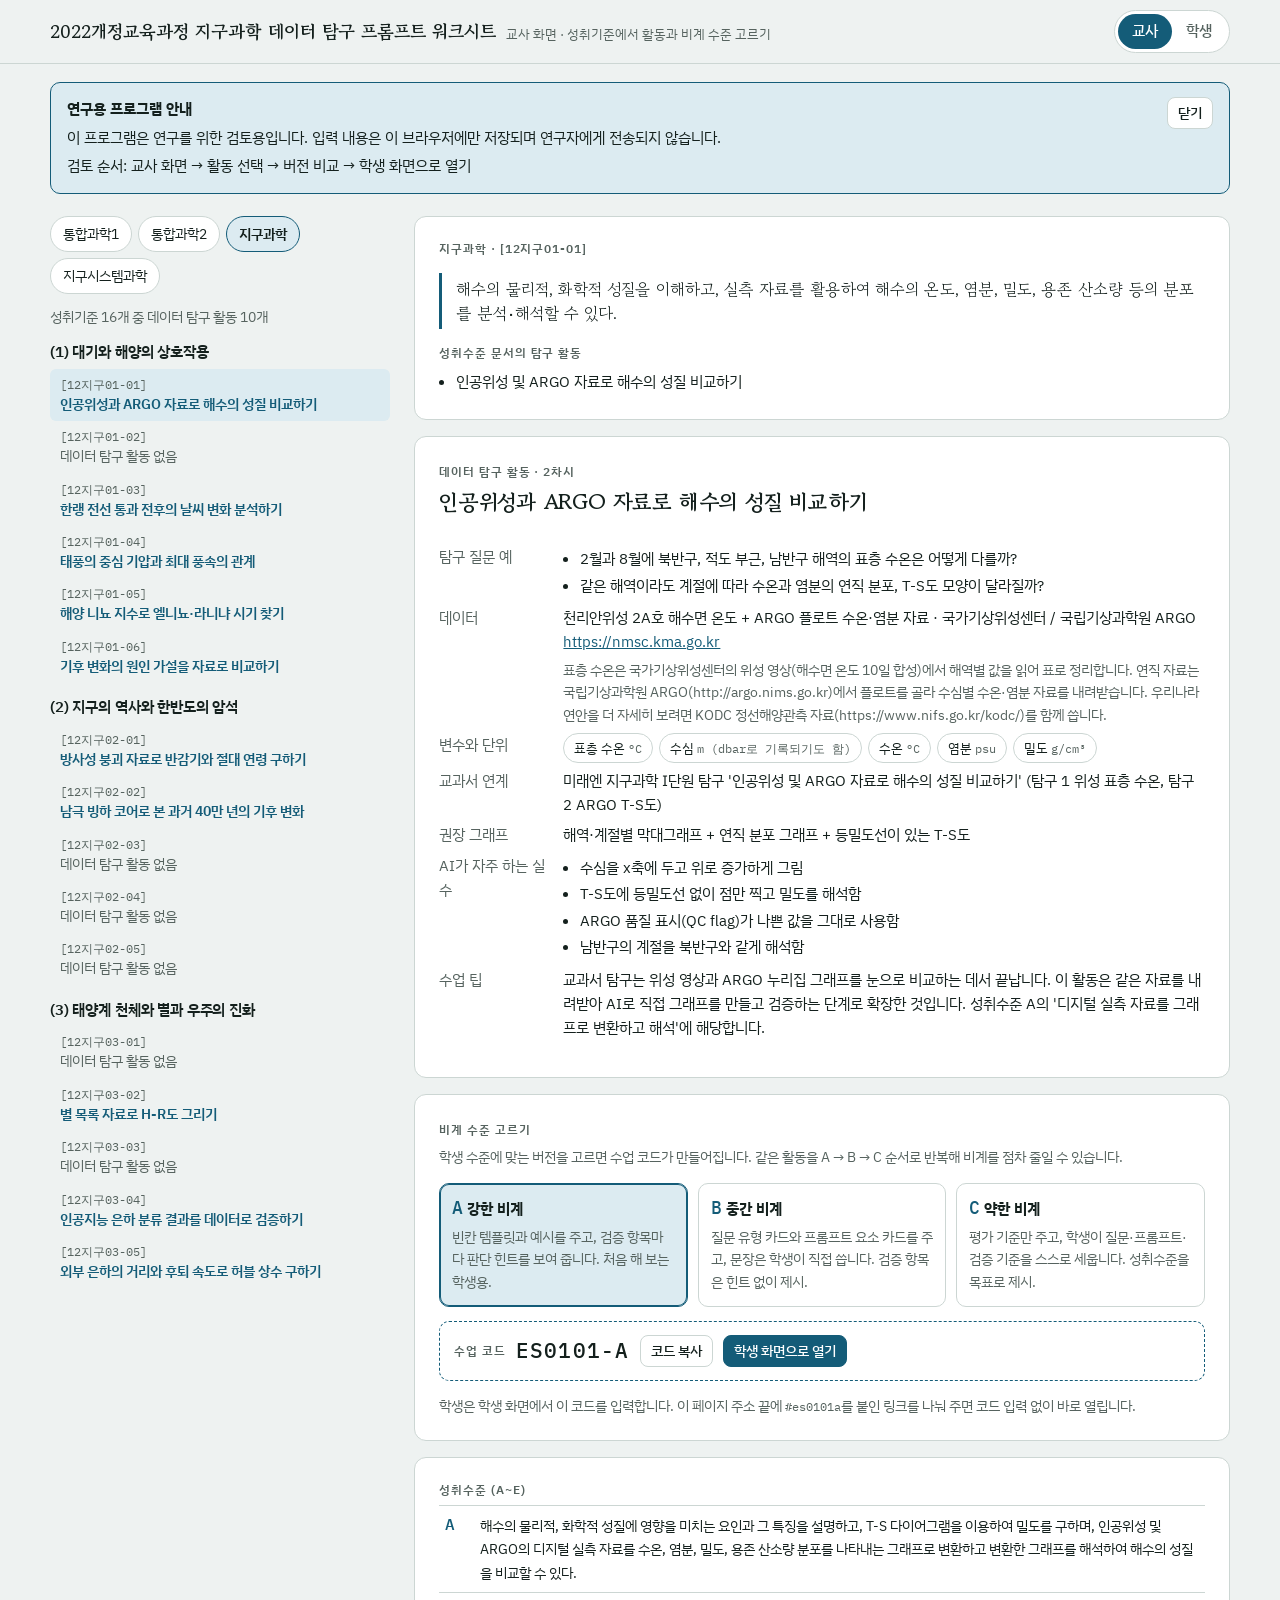
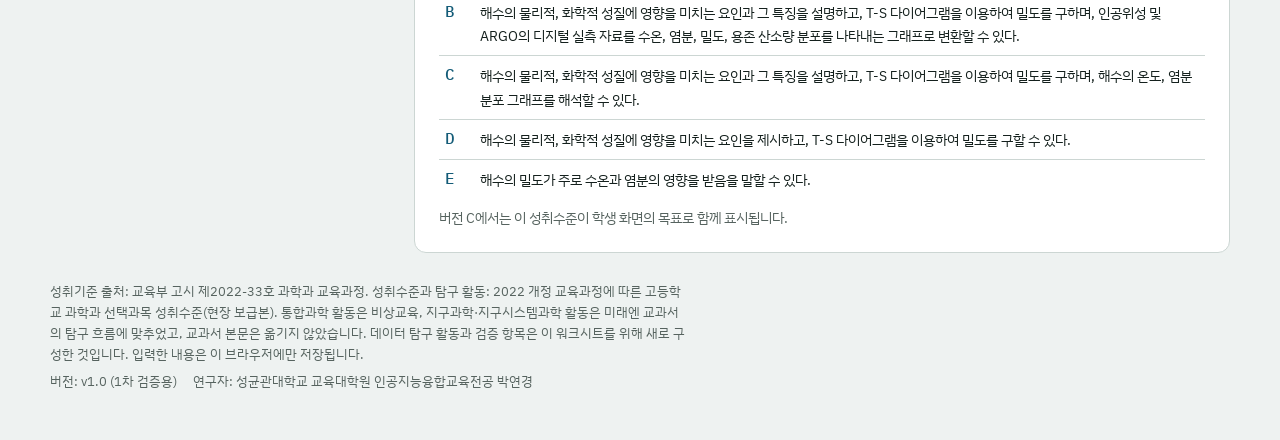
==== index.html @ ae951f35 "Publish static worksheet website Co-authored-by: Copilot <223556219+Copilot@users.noreply.github.com" ====
<!doctype html>
<html lang="ko">
<head>
  <meta charset="utf-8">
  <meta name="viewport" content="width=device-width, initial-scale=1, viewport-fit=cover">
  <meta name="description" content="2022 개정 교육과정에 맞춘 지구과학 데이터 탐구와 비판적 검증을 위한 워크시트입니다.">
  <title>2022개정교육과정 지구과학 데이터 탐구 프롬프트 워크시트</title>
  <link rel="preconnect" href="https://fonts.googleapis.com">
  <link rel="stylesheet" href="https://fonts.googleapis.com/css2?family=Gowun+Batang:wght@400;700&family=IBM+Plex+Sans+KR:wght@400;500;600;700&family=IBM+Plex+Mono:wght@400;500&display=swap">
  <link rel="stylesheet" href="./css/style.css">
  <script type="module" src="./js/app.js"></script>
</head>
<body>
  <header class="top">
    <div class="wrap">
      <div class="brand">
        <b>2022개정교육과정 지구과학 데이터 탐구 프롬프트 워크시트</b>
        <span id="topSub">2022 개정 교육과정 · 데이터 탐구</span>
      </div>
      <a id="surveyLink" class="btn sm survey-link" href="" target="_blank" rel="noopener noreferrer" hidden>설문 참여하기</a>
      <div class="seg" role="group" aria-label="화면 선택">
        <button id="modeT" type="button" aria-pressed="true">교사</button>
        <button id="modeS" type="button" aria-pressed="false">학생</button>
      </div>
    </div>
  </header>
  <main class="wrap" id="app" aria-live="polite">
    <p class="loading">자료를 불러오는 중입니다.</p>
  </main>
</body>
</html>
---- css/style.css ----
:root {
  --bg: #EEF2F1;
  --surface: #FFFFFF;
  --sunk: #E3E9E7;
  --ink: #14201D;
  --muted: #56635F;
  --line: #CCD6D3;
  --accent: #145C78;
  --accent-ink: #FFFFFF;
  --accent-soft: #DCEBF1;
  --ok: #2C7A4B;
  --ok-soft: #DDF0E3;
  --warn: #9A6400;
  --warn-soft: #F6EBD3;
  --bad: #B0281F;
  --bad-soft: #F7DEDB;
  --grid: rgba(20, 92, 120, .07);
  --f-display: "Gowun Batang", "Nanum Myeongjo", "Batang", serif;
  --f-body: "IBM Plex Sans KR", "Apple SD Gothic Neo", "Malgun Gothic", system-ui, sans-serif;
  --f-mono: "IBM Plex Mono", ui-monospace, "SFMono-Regular", Consolas, monospace;
  --r: 8px;
}

@media (prefers-color-scheme: dark) {
  :root:not([data-theme="light"]) {
    --bg: #0E1513;
    --surface: #161F1D;
    --sunk: #1D2826;
    --ink: #E1E9E6;
    --muted: #97A6A1;
    --line: #2B3835;
    --accent: #6CB6D3;
    --accent-ink: #082029;
    --accent-soft: #18323C;
    --ok: #6CC892;
    --ok-soft: #173326;
    --warn: #E2B04F;
    --warn-soft: #352A12;
    --bad: #F08A80;
    --bad-soft: #3A1C19;
    --grid: rgba(108, 182, 211, .06);
    color-scheme: dark;
  }
}

:root[data-theme="dark"] {
  --bg: #0E1513;
  --surface: #161F1D;
  --sunk: #1D2826;
  --ink: #E1E9E6;
  --muted: #97A6A1;
  --line: #2B3835;
  --accent: #6CB6D3;
  --accent-ink: #082029;
  --accent-soft: #18323C;
  --ok: #6CC892;
  --ok-soft: #173326;
  --warn: #E2B04F;
  --warn-soft: #352A12;
  --bad: #F08A80;
  --bad-soft: #3A1C19;
  --grid: rgba(108, 182, 211, .06);
  color-scheme: dark;
}

* { box-sizing: border-box; }
body {
  margin: 0;
  padding: 0 16px 48px;
  background: var(--bg);
  color: var(--ink);
  font-family: var(--f-body);
  font-size: 15px;
  line-height: 1.65;
}
.wrap { max-width: 1180px; margin: 0 auto; }
h1, h2, h3 {
  margin: 0;
  font-family: var(--f-display);
  font-weight: 700;
  letter-spacing: -.01em;
  text-wrap: balance;
}
h1 { font-size: 1.55rem; line-height: 1.25; }
h2 { font-size: 1.35rem; line-height: 1.3; }
h3 { font: 600 1.05rem/1.4 var(--f-body); }
p { margin: 0; }
a { color: var(--accent); }
button, input, select, textarea { font: inherit; color: inherit; }
:focus-visible { outline: 2px solid var(--accent); outline-offset: 2px; }
.mono { font-family: var(--f-mono); font-size: .86em; }
.muted { color: var(--muted); }
.small { font-size: .86rem; }
.label {
  color: var(--muted);
  font-size: .74rem;
  font-weight: 600;
  letter-spacing: .08em;
  text-transform: uppercase;
}

.top {
  position: sticky;
  z-index: 5;
  top: 0;
  margin: 0 -16px;
  padding: 10px 16px;
  border-bottom: 1px solid var(--line);
  background: var(--bg);
}
.top .wrap { display: flex; flex-wrap: wrap; align-items: center; gap: 10px 16px; }
.brand { display: flex; flex: 1 1 260px; align-items: baseline; gap: 10px; min-width: 0; }
.brand b { font: 700 1.12rem var(--f-display); white-space: nowrap; }
.brand span { overflow: hidden; color: var(--muted); font-size: .84rem; text-overflow: ellipsis; white-space: nowrap; }
.seg {
  display: inline-flex;
  padding: 3px;
  border: 1px solid var(--line);
  border-radius: 999px;
  background: var(--surface);
}
.seg button {
  padding: 5px 14px;
  border: 0;
  border-radius: 999px;
  background: none;
  color: var(--muted);
  cursor: pointer;
  font-weight: 500;
}
.seg button[aria-pressed="true"] { background: var(--accent); color: var(--accent-ink); }
.survey-link { text-decoration: none; }
.survey-link[hidden] { display: none; }
.btn {
  display: inline-flex;
  align-items: center;
  gap: 6px;
  padding: 7px 14px;
  border: 1px solid var(--line);
  border-radius: var(--r);
  background: var(--surface);
  cursor: pointer;
  font-weight: 500;
}
.btn:hover { border-color: var(--accent); }
.btn.primary { border-color: var(--accent); background: var(--accent); color: var(--accent-ink); }
.btn.ghost { background: none; }
.btn.sm { padding: 4px 10px; font-size: .86rem; }
.loading, .error { max-width: 760px; margin: 28px auto 0; }
.error { padding: 16px; border: 1px solid var(--bad); border-radius: 10px; background: var(--bad-soft); }
.foot { max-width: 80ch; margin-top: 28px; color: var(--muted); font-size: .8rem; }
.foot-meta { display: flex; flex-wrap: wrap; gap: 4px 16px; margin-top: 6px; color: var(--muted); font-size: .8rem; }
.intro-note {
  display: flex;
  align-items: flex-start;
  justify-content: space-between;
  gap: 16px;
  margin-top: 18px;
  padding: 14px 16px;
  border: 1px solid var(--accent);
  border-radius: 10px;
  background: var(--accent-soft);
}
.intro-note p { margin-top: 4px; }

.teacher {
  display: grid;
  grid-template-columns: minmax(0, 340px) minmax(0, 1fr);
  gap: 24px;
  margin-top: 22px;
}
.tabs { display: flex; flex-wrap: wrap; gap: 6px; margin-bottom: 12px; }
.tab {
  padding: 5px 12px;
  border: 1px solid var(--line);
  border-radius: 999px;
  background: var(--surface);
  cursor: pointer;
  font-size: .9rem;
}
.tab[aria-pressed="true"] { border-color: var(--accent); background: var(--accent-soft); font-weight: 600; }
.unit { margin-top: 14px; }
.unit h3 { margin-bottom: 6px; font-size: .92rem; }
.std {
  display: block;
  width: 100%;
  padding: 7px 10px;
  border: 0;
  border-radius: 6px;
  background: none;
  cursor: pointer;
  font-size: .88rem;
  line-height: 1.45;
  text-align: left;
}
.std:hover { background: var(--sunk); }
.std[aria-current="true"] { background: var(--accent-soft); }
.std .code { display: block; color: var(--muted); font: .78rem var(--f-mono); }
.std .act { display: block; color: var(--accent); font-weight: 600; }
.std.none, .std.none .act { color: var(--muted); font-weight: 400; }
.teacher-detail { min-width: 0; }
.panel {
  min-width: 0;
  padding: 22px 24px;
  border: 1px solid var(--line);
  border-radius: 12px;
  background: var(--surface);
}
.panel + .panel { margin-top: 16px; }
.stack { display: grid; gap: 14px; }
.kv {
  display: grid;
  grid-template-columns: 7.5em minmax(0, 1fr);
  gap: 6px 14px;
  font-size: .92rem;
}
.kv dt { color: var(--muted); }
.kv dd { min-width: 0; margin: 0; }
.plain { margin: 0; padding-left: 1.1em; }
.plain li { margin: .15em 0; }
.std-quote {
  padding: 4px 0 4px 14px;
  border-left: 3px solid var(--accent);
  font: 1.02rem var(--f-display);
}
.chips { display: flex; flex-wrap: wrap; gap: 6px; }
.chip {
  padding: 3px 10px;
  border: 1px solid var(--line);
  border-radius: 999px;
  background: var(--surface);
  font-size: .84rem;
}
.tbl-wrap { overflow-x: auto; }
.levels { width: 100%; border-collapse: collapse; font-size: .88rem; }
.levels td { padding: 8px 6px; border-top: 1px solid var(--line); vertical-align: top; }
.levels td:first-child { width: 2.2em; color: var(--accent); font: 500 1rem var(--f-mono); }
.field { display: grid; gap: 6px; min-width: 0; }
.note { padding: 10px 12px; border-radius: 8px; background: var(--sunk); font-size: .86rem; }
.ver-grid { display: grid; grid-template-columns: repeat(3, minmax(0, 1fr)); gap: 10px; }
.ver {
  padding: 12px;
  border: 1px solid var(--line);
  border-radius: 10px;
  background: var(--surface);
  cursor: pointer;
  text-align: left;
}
.ver[aria-pressed="true"] { border-color: var(--accent); background: var(--accent-soft); box-shadow: inset 0 0 0 1px var(--accent); }
.ver b { color: var(--accent); font: 500 1.1rem var(--f-mono); }
.code-box {
  display: flex;
  flex-wrap: wrap;
  align-items: center;
  gap: 10px;
  padding: 12px 14px;
  border: 1px dashed var(--accent);
  border-radius: 10px;
}
.code-box .code-value { font-size: 1.3rem; font-weight: 500; letter-spacing: .06em; }
.activity-title { margin-top: 4px; }
.data-how, .panel-description, .version-description { margin-top: 4px; }
.level-description { margin-top: 8px; }
.copy-input { position: fixed; opacity: 0; }

.start { max-width: 760px; margin: 28px auto 0; }
.lead { max-width: 68ch; color: var(--muted); font-size: .94rem; }
.panel-description { margin-top: 4px; }
.join { display: flex; flex-wrap: wrap; gap: 8px; }
.join input {
  flex: 1 1 200px;
  min-width: 0;
  padding: 9px 12px;
  border: 1px solid var(--line);
  border-radius: var(--r);
  background: var(--surface);
  font-family: var(--f-mono);
  letter-spacing: .06em;
  text-transform: uppercase;
}
.err { color: var(--bad); font-size: .88rem; }
.pick { display: grid; grid-template-columns: repeat(auto-fill, minmax(230px, 1fr)); gap: 10px; margin-top: 10px; }
.pick button {
  min-width: 0;
  padding: 12px;
  border: 1px solid var(--line);
  border-radius: 10px;
  background: var(--surface);
  cursor: pointer;
  line-height: 1.45;
  text-align: left;
}
.pick button:hover { border-color: var(--accent); }
.pick .code { color: var(--muted); font: .76rem var(--f-mono); }
.subject-picks { margin-top: 16px; }

.work { display: grid; grid-template-columns: minmax(0, 220px) minmax(0, 1fr); gap: 24px; margin-top: 20px; }
.rail { position: sticky; top: 70px; align-self: start; }
.rail ol { display: grid; gap: 2px; margin: 0; padding: 0; list-style: none; }
.rail ol button {
  display: grid;
  width: 100%;
  grid-template-columns: 2.6em minmax(0, 1fr) auto;
  align-items: center;
  gap: 6px;
  padding: 8px 10px;
  border: 0;
  border-radius: 8px;
  background: none;
  color: var(--muted);
  cursor: pointer;
  font-size: .9rem;
  text-align: left;
}
.rail ol button .n { font: .8rem var(--f-mono); }
.rail ol button[aria-current="step"] {
  background: var(--surface);
  color: var(--ink);
  box-shadow: inset 3px 0 0 var(--accent);
  font-weight: 600;
}
.dot { width: 8px; height: 8px; border: 1.5px solid var(--line); border-radius: 50%; }
.dot.done { border-color: var(--ok); background: var(--ok); }
.meta { display: grid; gap: 8px; margin-top: 16px; padding: 12px; border-top: 1px solid var(--line); color: var(--muted); font-size: .82rem; }
.vbadge { display: inline-flex; align-items: center; gap: 6px; padding: 2px 10px; border: 1px solid var(--line); border-radius: 999px; background: var(--surface); color: var(--muted); font-size: .8rem; }
.vbadge b { color: var(--accent); font-family: var(--f-mono); }
.sheet { min-width: 0; }
.sheet-head {
  padding: 18px 22px;
  border: 1px solid var(--line);
  border-radius: 12px;
  background-color: var(--surface);
  background-image: linear-gradient(var(--grid) 1px, transparent 1px), linear-gradient(90deg, var(--grid) 1px, transparent 1px);
  background-size: 18px 18px;
}
.sheet-head .code { color: var(--accent); font: .8rem var(--f-mono); }
.sec { display: grid; gap: 18px; min-width: 0; margin-top: 16px; padding: 22px 24px; border: 1px solid var(--line); border-radius: 12px; background: var(--surface); }
.section-intro { gap: 6px; }
.sec-title { display: flex; flex-wrap: wrap; align-items: baseline; gap: 12px; }
.sec-title .n { color: var(--accent); font: .95rem var(--f-mono); }
.field > label, .field > .flabel { font-size: .92rem; font-weight: 600; }
.field > label.check { font-size: .94rem; font-weight: 400; }
.field .hint { color: var(--muted); font-size: .84rem; }
input[type="text"], input[type="number"], select, textarea {
  width: 100%;
  min-width: 0;
  padding: 8px 11px;
  border: 1px solid var(--line);
  border-radius: var(--r);
  background: var(--bg);
}
textarea { min-height: 84px; resize: vertical; line-height: 1.6; }
input:focus, select:focus, textarea:focus { border-color: var(--accent); outline: 0; box-shadow: 0 0 0 3px var(--accent-soft); }
.row { display: grid; grid-template-columns: repeat(auto-fit, minmax(160px, 1fr)); gap: 12px; }
.fill { display: flex; flex-wrap: wrap; align-items: center; gap: 6px 8px; font-size: .98rem; line-height: 2.2; }
.fill input { width: auto; max-width: 260px; flex: 1 1 130px; padding: 4px 9px; border-style: dashed; }
.cards { display: grid; grid-template-columns: repeat(auto-fill, minmax(180px, 1fr)); gap: 8px; }
.card {
  padding: 10px 12px;
  border: 1px solid var(--line);
  border-radius: 10px;
  background: var(--surface);
  cursor: pointer;
  line-height: 1.45;
  text-align: left;
}
.card[aria-pressed="true"] { border-color: var(--accent); background: var(--accent-soft); }
.card b { display: block; font-size: .92rem; }
.card span { color: var(--muted); font-size: .82rem; }
.card-label { display: flex; align-items: flex-start; gap: 8px; }
.card-label > input { flex: 0 0 auto; margin-top: .3em; accent-color: var(--accent); }
.card-label > span { flex: 1; }
.check { display: flex; align-items: flex-start; gap: 10px; font-size: .94rem; }
.check input { flex: 0 0 auto; margin-top: .35em; accent-color: var(--accent); }
.datacard { display: grid; gap: 8px; padding: 14px 16px; border: 1px solid var(--line); border-radius: 10px; background: var(--sunk); }
.vars { width: 100%; border-collapse: collapse; font-size: .9rem; }
.vars th { padding: 6px 8px; border-bottom: 1px solid var(--line); color: var(--muted); font-size: .8rem; font-weight: 600; text-align: left; }
.vars td { padding: 7px 8px; border-bottom: 1px solid var(--line); vertical-align: top; }
.vars td.u { font: .82rem var(--f-mono); }
.vars input[type="text"] { padding: 4px 8px; }
.prompt-out {
  max-height: 420px;
  overflow: auto;
  padding: 14px 16px;
  border: 1px solid var(--line);
  border-radius: 10px;
  background: var(--sunk);
  font: .84rem/1.7 var(--f-mono);
  white-space: pre-wrap;
}
.copyrow { display: flex; flex-wrap: wrap; align-items: center; gap: 10px; }
.scale { display: flex; flex-wrap: wrap; gap: 6px; }
.scale button {
  min-width: 3.2em;
  padding: 6px 8px;
  border: 1px solid var(--line);
  border-radius: 8px;
  background: var(--surface);
  cursor: pointer;
  font-family: var(--f-mono);
}
.scale button[aria-pressed="true"] { border-color: var(--accent); background: var(--accent); color: var(--accent-ink); }
.scale-legend { display: flex; max-width: 330px; justify-content: space-between; color: var(--muted); font-size: .78rem; }
.vrow { display: grid; gap: 8px; padding: 12px 14px; border: 1px solid var(--line); border-radius: 10px; background: var(--surface); }
.vrow.ok { border-color: var(--ok); background: var(--ok-soft); }
.vrow.bad { border-color: var(--bad); background: var(--bad-soft); }
.vrow.unk { border-color: var(--warn); background: var(--warn-soft); }
.vrow-top { display: flex; flex-wrap: wrap; align-items: flex-start; justify-content: space-between; gap: 8px 14px; }
.vrow-top p { flex: 1 1 260px; min-width: 0; font-weight: 500; }
.tri { display: inline-flex; overflow: hidden; border: 1px solid var(--line); border-radius: 8px; background: var(--surface); }
.tri button { padding: 4px 10px; border: 0; background: none; color: var(--muted); cursor: pointer; font-size: .84rem; }
.tri button + button { border-left: 1px solid var(--line); }
.tri button[aria-pressed="true"][data-v="ok"] { background: var(--ok); color: #fff; }
.tri button[aria-pressed="true"][data-v="bad"] { background: var(--bad); color: #fff; }
.tri button[aria-pressed="true"][data-v="unk"] { background: var(--warn); color: #fff; }
.vhint { color: var(--muted); font-size: .84rem; }
.tally { display: flex; flex-wrap: wrap; gap: 8px; }
.pill { padding: 2px 10px; border-radius: 999px; font-size: .82rem; font-weight: 600; }
.pill.ok { background: var(--ok-soft); color: var(--ok); }
.pill.bad { background: var(--bad-soft); color: var(--bad); }
.pill.unk { background: var(--warn-soft); color: var(--warn); }
.predict-recap { padding: 6px 0 6px 12px; border-left: 3px solid var(--warn); font-size: .92rem; }
.round { display: grid; gap: 12px; padding: 14px 16px; border: 1px solid var(--line); border-radius: 10px; }
.round h3 .mono { color: var(--accent); }
.starters { display: flex; flex-wrap: wrap; gap: 6px; }
.starters button { padding: 3px 9px; border: 1px dashed var(--line); border-radius: 6px; background: none; color: var(--muted); cursor: pointer; font-size: .84rem; }
.starters button:hover { border-color: var(--accent); color: var(--ink); }
.navrow { display: flex; flex-wrap: wrap; justify-content: space-between; gap: 10px; margin-top: 16px; }
.details summary { color: var(--accent); cursor: pointer; font-size: .9rem; }
.details[open] summary { margin-bottom: 8px; }
.summary-out {
  max-height: 560px;
  overflow: auto;
  padding: 16px 18px;
  border: 1px solid var(--line);
  border-radius: 10px;
  background: var(--sunk);
  font-size: .9rem;
  line-height: 1.75;
  white-space: pre-wrap;
}
.level-options { gap: 6px; }

@media (max-width: 820px) {
  .brand { flex-basis: 100%; }
  .teacher { grid-template-columns: minmax(0, 1fr); }
  .work { grid-template-columns: minmax(0, 1fr); gap: 12px; }
  .rail { position: static; }
  .rail ol { display: flex; overflow-x: auto; gap: 4px; padding-bottom: 4px; }
  .rail li { flex: 0 0 auto; }
  .rail ol button { grid-template-columns: auto auto; padding: 6px 10px; white-space: nowrap; }
  .rail button .t, .rail button .dot, .rail .meta { display: none; }
  .rail button[aria-current="step"] .t { display: inline; }
  .ver-grid { grid-template-columns: minmax(0, 1fr); }
  .sec, .panel { padding: 18px 16px; }
  .kv { grid-template-columns: minmax(0, 1fr); }
  .kv dt { margin-top: 6px; }
}

@media (prefers-reduced-motion: no-preference) {
  main { animation: rise .25s ease-out; }
  @keyframes rise { from { transform: translateY(4px); } to { transform: none; } }
}

@media print {
  @page { margin: 14mm; }
  body { padding: 0; background: #fff; color: #000; font-size: 11pt; }
  .top, .rail, .navrow, button, .foot-meta { display: none !important; }
  .wrap { max-width: none; }
  .teacher { display: block; margin: 0; }
  .teacher nav, .intro-note { display: none !important; }
  .work { display: block; margin: 0; }
  .sheet-head, .sec, .summary-out {
    max-height: none;
    overflow: visible;
    border-color: #999;
    background: #fff;
    color: #000;
    box-shadow: none;
  }
  .sheet-head { margin-bottom: 8mm; }
  .sec { break-inside: auto; }
  .summary-out { padding: 0; white-space: pre-wrap; }
  input, select, textarea { background: #fff !important; color: #000 !important; }
  details:not([open]) > *:not(summary) { display: none !important; }
  .foot { color: #444; }
}
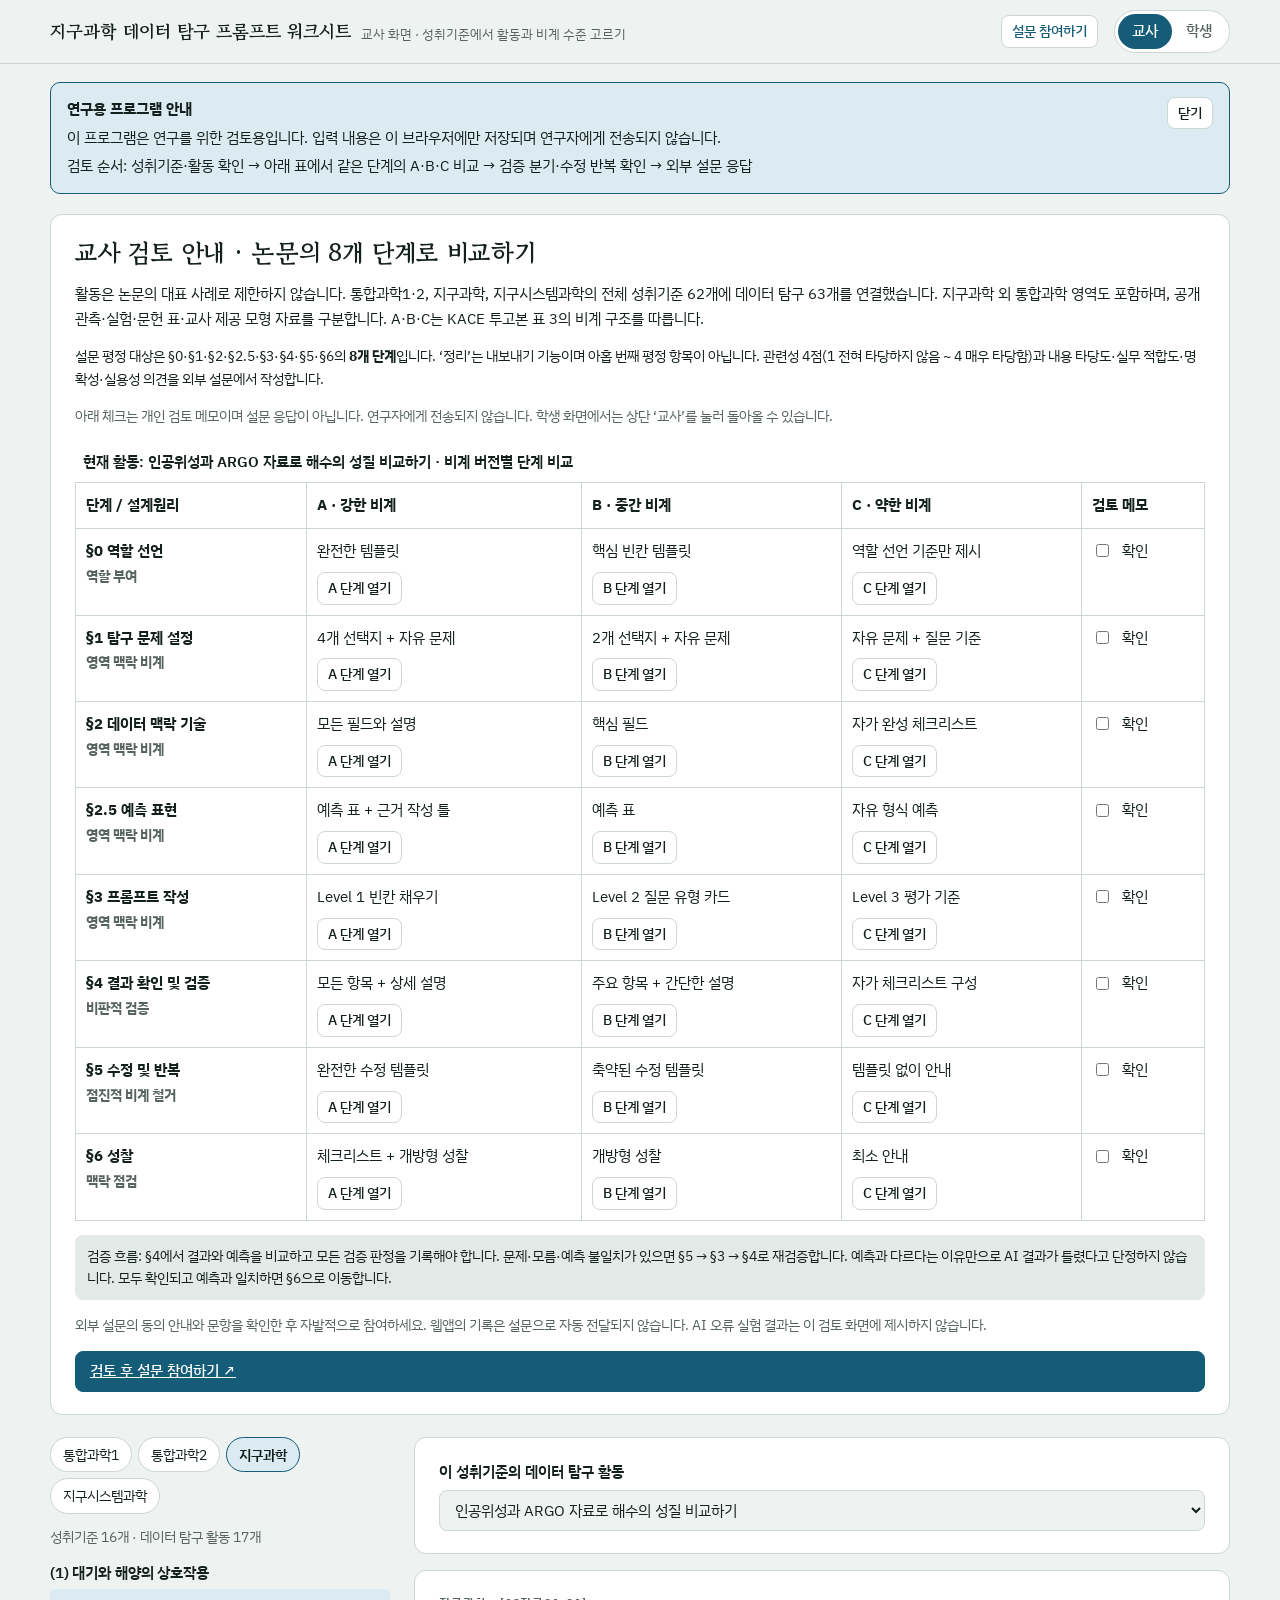
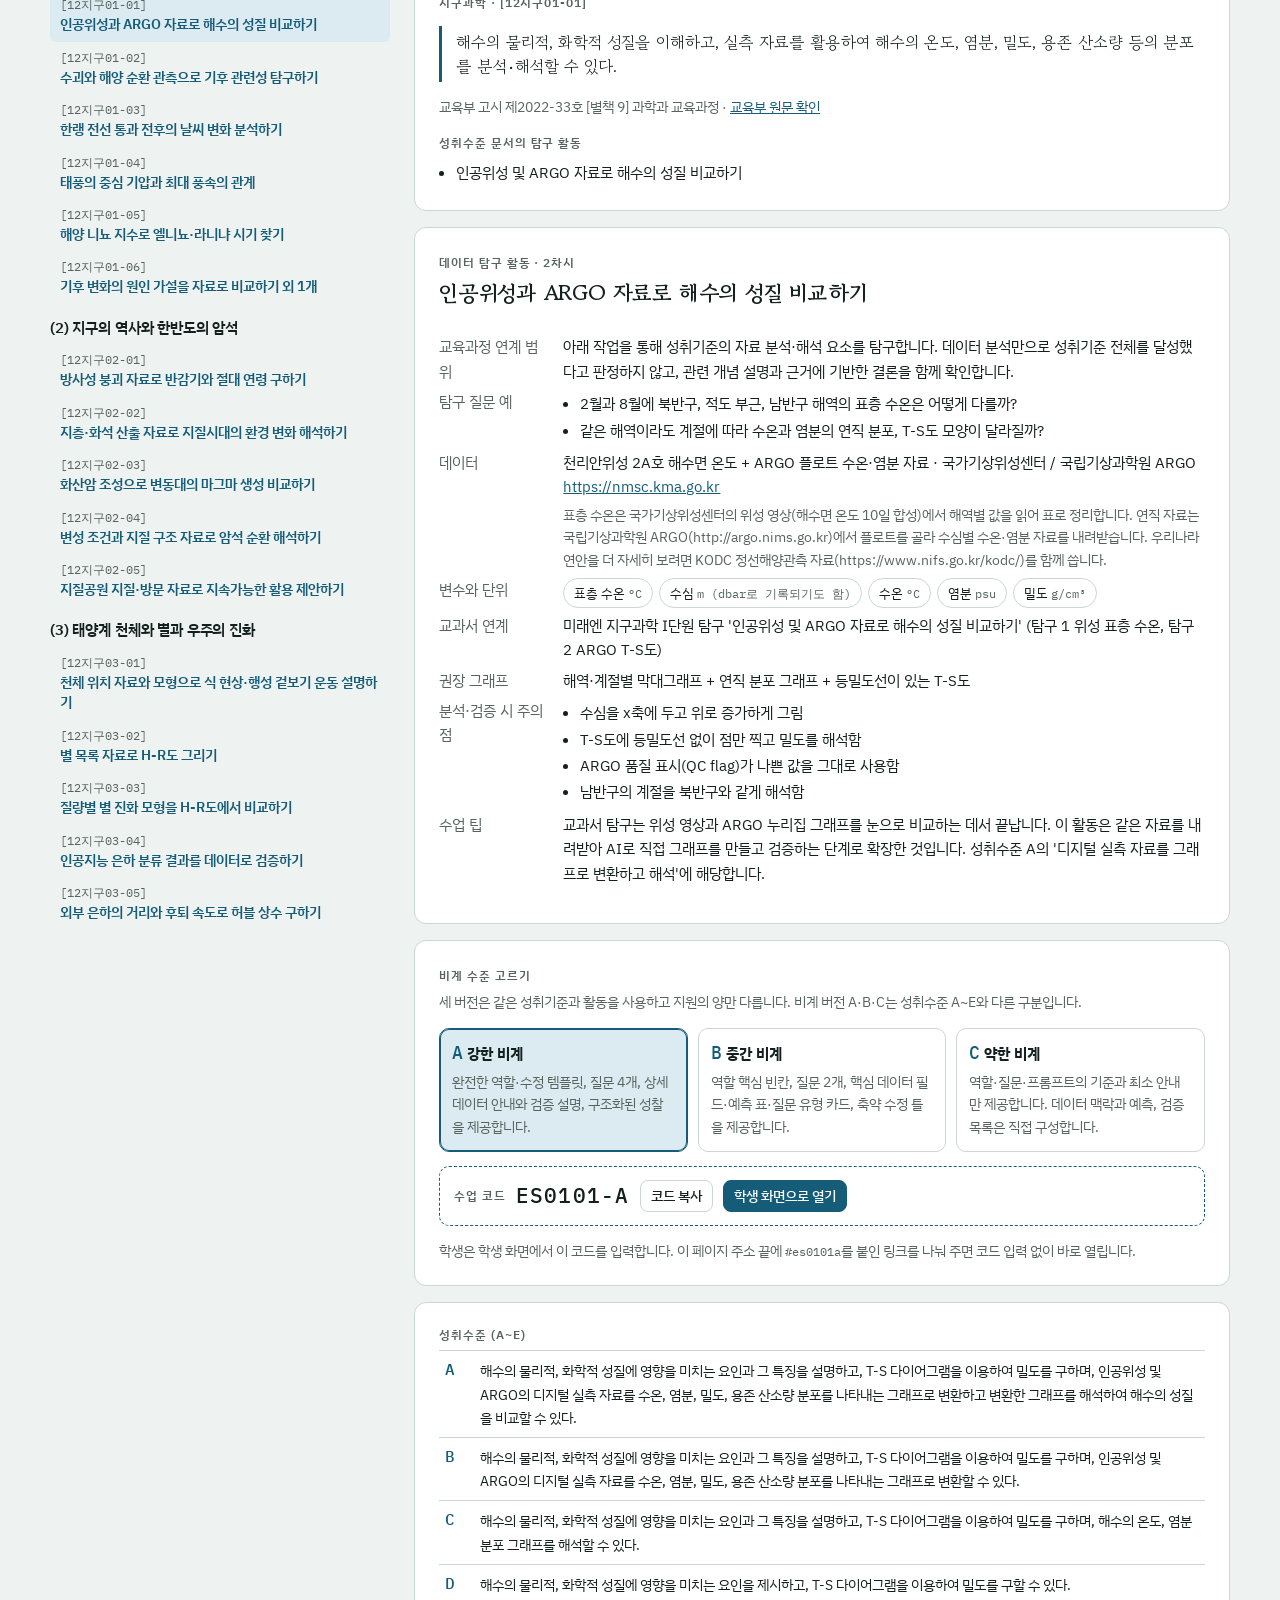
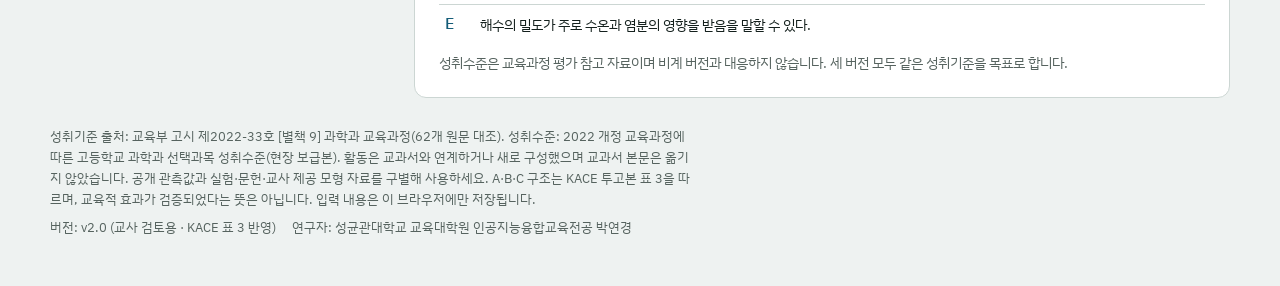
==== commit 63e66d2c: "Implement curriculum-aligned worksheets and teacher scaffold review Co-authored-by: Copilot <2235562" ====
--- a/index.html
+++ b/index.html
@@ -4,7 +4,7 @@
   <meta charset="utf-8">
   <meta name="viewport" content="width=device-width, initial-scale=1, viewport-fit=cover">
   <meta name="description" content="2022 개정 교육과정에 맞춘 지구과학 데이터 탐구와 비판적 검증을 위한 워크시트입니다.">
-  <title>2022개정교육과정 지구과학 데이터 탐구 프롬프트 워크시트</title>
+  <title>지구과학 데이터 탐구 프롬프트 워크시트</title>
   <link rel="preconnect" href="https://fonts.googleapis.com">
   <link rel="stylesheet" href="https://fonts.googleapis.com/css2?family=Gowun+Batang:wght@400;700&family=IBM+Plex+Sans+KR:wght@400;500;600;700&family=IBM+Plex+Mono:wght@400;500&display=swap">
   <link rel="stylesheet" href="./css/style.css">
@@ -14,7 +14,7 @@
   <header class="top">
     <div class="wrap">
       <div class="brand">
-        <b>2022개정교육과정 지구과학 데이터 탐구 프롬프트 워크시트</b>
+        <b>지구과학 데이터 탐구 프롬프트 워크시트</b>
         <span id="topSub">2022 개정 교육과정 · 데이터 탐구</span>
       </div>
       <a id="surveyLink" class="btn sm survey-link" href="" target="_blank" rel="noopener noreferrer" hidden>설문 참여하기</a>
--- a/css/style.css
+++ b/css/style.css
@@ -85,7 +85,7 @@
 h2 { font-size: 1.35rem; line-height: 1.3; }
 h3 { font: 600 1.05rem/1.4 var(--f-body); }
 p { margin: 0; }
-a { color: var(--accent); }
+a { color: var(--accent); overflow-wrap: anywhere; }
 button, input, select, textarea { font: inherit; color: inherit; }
 :focus-visible { outline: 2px solid var(--accent); outline-offset: 2px; }
 .mono { font-family: var(--f-mono); font-size: .86em; }
@@ -110,7 +110,7 @@
 }
 .top .wrap { display: flex; flex-wrap: wrap; align-items: center; gap: 10px 16px; }
 .brand { display: flex; flex: 1 1 260px; align-items: baseline; gap: 10px; min-width: 0; }
-.brand b { font: 700 1.12rem var(--f-display); white-space: nowrap; }
+.brand b { font: 700 1.12rem var(--f-display); overflow-wrap: anywhere; }
 .brand span { overflow: hidden; color: var(--muted); font-size: .84rem; text-overflow: ellipsis; white-space: nowrap; }
 .seg {
   display: inline-flex;
@@ -119,6 +119,12 @@
   border-radius: 999px;
   background: var(--surface);
 }
+.review-panel { margin-block: 20px; }
+.review-table { width: 100%; min-width: 760px; border-collapse: collapse; }
+.review-table th, .review-table td { padding: 10px; border: 1px solid var(--line); text-align: left; vertical-align: top; }
+.review-table caption { padding: 8px; text-align: left; font-weight: 600; }
+.review-table .btn { margin-top: 8px; }
+.data-how, .datacard { overflow-wrap: anywhere; }
 .seg button {
   padding: 5px 14px;
   border: 0;
